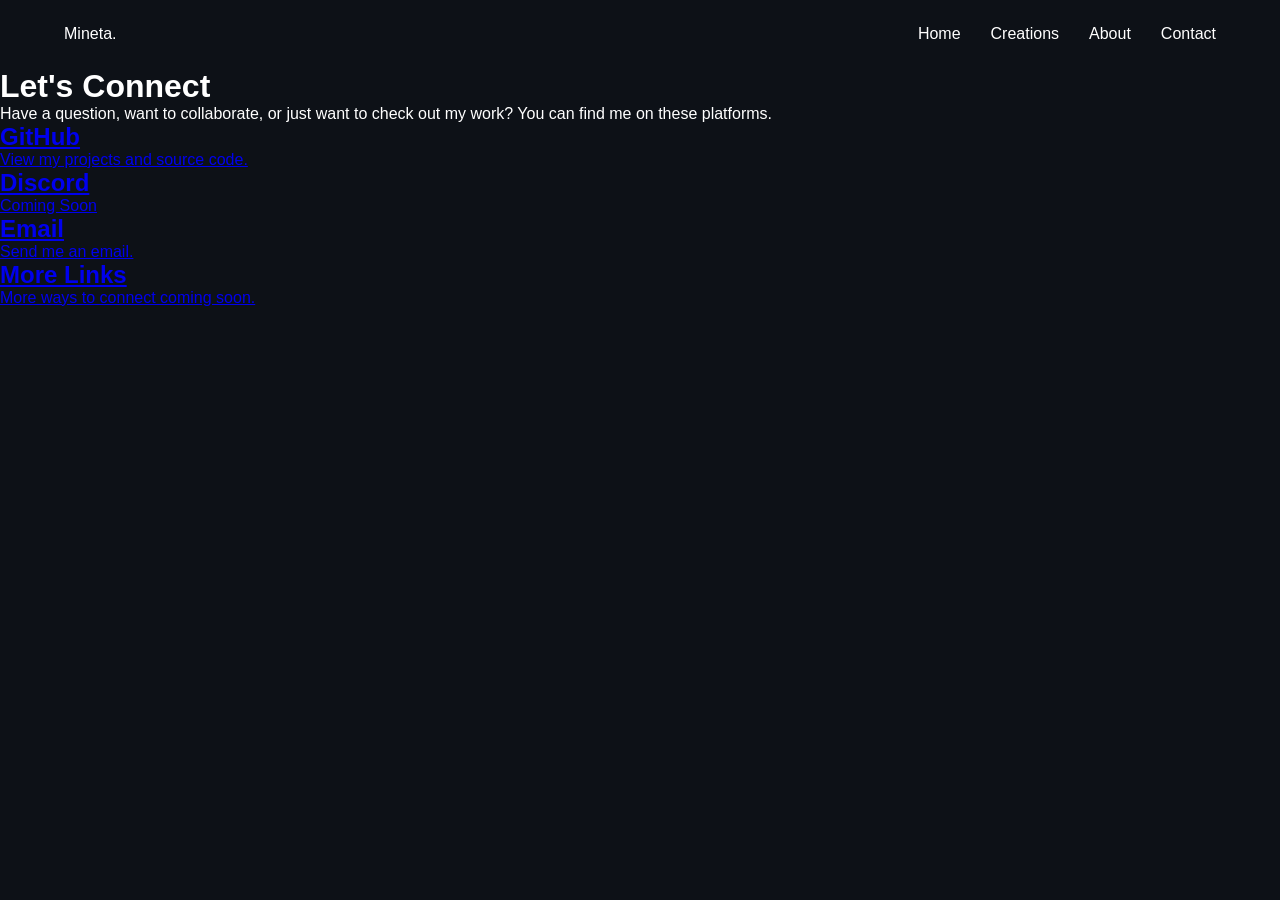
==== contact.html @ 7f9cc287 "Create contact.html" ====
<!DOCTYPE html>
<html lang="en">
<head>
    <meta charset="UTF-8">
    <meta name="viewport" content="width=device-width, initial-scale=1.0">
    <title>Contact | Mineta</title>

    <link rel="stylesheet" href="css/style.css">
</head>
<body>

<header>
    <nav class="navbar">
        <a href="index.html" class="logo">
            Mineta<span>.</span>
        </a>

        <ul class="nav-links">
            <li><a href="index.html">Home</a></li>
            <li><a href="creations.html">Creations</a></li>
            <li><a href="about.html">About</a></li>
            <li><a href="contact.html" class="active">Contact</a></li>
        </ul>
    </nav>
</header>

<main class="contact-page">

    <h1>Let's Connect</h1>

    <p class="contact-subtitle">
        Have a question, want to collaborate, or just want to check out my work?
        You can find me on these platforms.
    </p>

    <div class="contact-grid">

        <a href="https://github.com/YOUR_USERNAME" target="_blank" class="contact-card">
            <h2>GitHub</h2>
            <p>View my projects and source code.</p>
        </a>

        <a href="#" class="contact-card">
            <h2>Discord</h2>
            <p>Coming Soon</p>
        </a>

        <a href="mailto:you@example.com" class="contact-card">
            <h2>Email</h2>
            <p>Send me an email.</p>
        </a>

        <a href="#" class="contact-card">
            <h2>More Links</h2>
            <p>More ways to connect coming soon.</p>
        </a>

    </div>

</main>

</body>
</html>
---- css/style.css ----
*{
    margin:0;
    padding:0;
    box-sizing:border-box;
}

body{
    font-family:Inter,sans-serif;
    background:#0d1117;
    color:white;
}

.navbar{
    width:90%;
    max-width:1200px;
    margin:auto;
    display:flex;
    justify-content:space-between;
    align-items:center;
    padding:25px 0;
}

.logo{
    color:#58A6FF;
}

.navbar ul{
    display:flex;
    gap:30px;
    list-style:none;
}

.navbar a{
    color:white;
    text-decoration:none;
    transition:.3s;
}

.navbar a:hover{
    color:#58A6FF;
}

.hero{
    min-height:80vh;
    display:flex;
    align-items:center;
    justify-content:center;
    text-align:center;
    padding:40px;
}

.hero-content{
    max-width:750px;
}

.badge{
    display:inline-block;
    padding:8px 16px;
    background:#161B22;
    border-radius:999px;
    color:#58A6FF;
    margin-bottom:25px;
}

.hero h1{
    font-size:4rem;
    line-height:1.1;
    margin-bottom:20px;
}

.hero p{
    color:#b7c0cc;
    font-size:1.1rem;
    line-height:1.8;
}

.buttons{
    margin-top:40px;
    display:flex;
    justify-content:center;
    gap:20px;
}

.primary,
.secondary{
    text-decoration:none;
    padding:15px 30px;
    border-radius:12px;
    transition:.3s;
}

.primary{
    background:#58A6FF;
    color:white;
}

.secondary{
    border:1px solid #30363d;
    color:white;
}

.primary:hover{
    transform:translateY(-3px);
}

.secondary:hover{
    background:#161B22;
}

.featured{
    width:90%;
    max-width:1200px;
    margin:80px auto;
}

.featured h2{
    margin-bottom:30px;
    font-size:2rem;
}

.cards{
    display:grid;
    grid-template-columns:repeat(auto-fit,minmax(280px,1fr));
    gap:25px;
}

.card{
    background:#161B22;
    border:1px solid #30363d;
    border-radius:20px;
    padding:30px;
    transition:.3s;
}

.card:hover{
    transform:translateY(-8px);
    border-color:#58A6FF;
}

/* Animated Background */

.background{
    position:fixed;
    inset:0;
    overflow:hidden;
    z-index:-1;
}

.blob{
    position:absolute;
    border-radius:50%;
    filter:blur(120px);
    opacity:.25;
    animation:float 18s ease-in-out infinite;
}

.blob1{
    width:400px;
    height:400px;
    background:#3b82f6;
    top:-100px;
    left:-100px;
}

.blob2{
    width:350px;
    height:350px;
    background:#8b5cf6;
    bottom:-100px;
    right:-100px;
    animation-delay:6s;
}

.blob3{
    width:250px;
    height:250px;
    background:#06b6d4;
    top:45%;
    left:55%;
    animation-delay:12s;
}

@keyframes float{

    0%,100%{
        transform:translate(0,0);
    }

    50%{
        transform:translate(60px,-40px);
    }

}
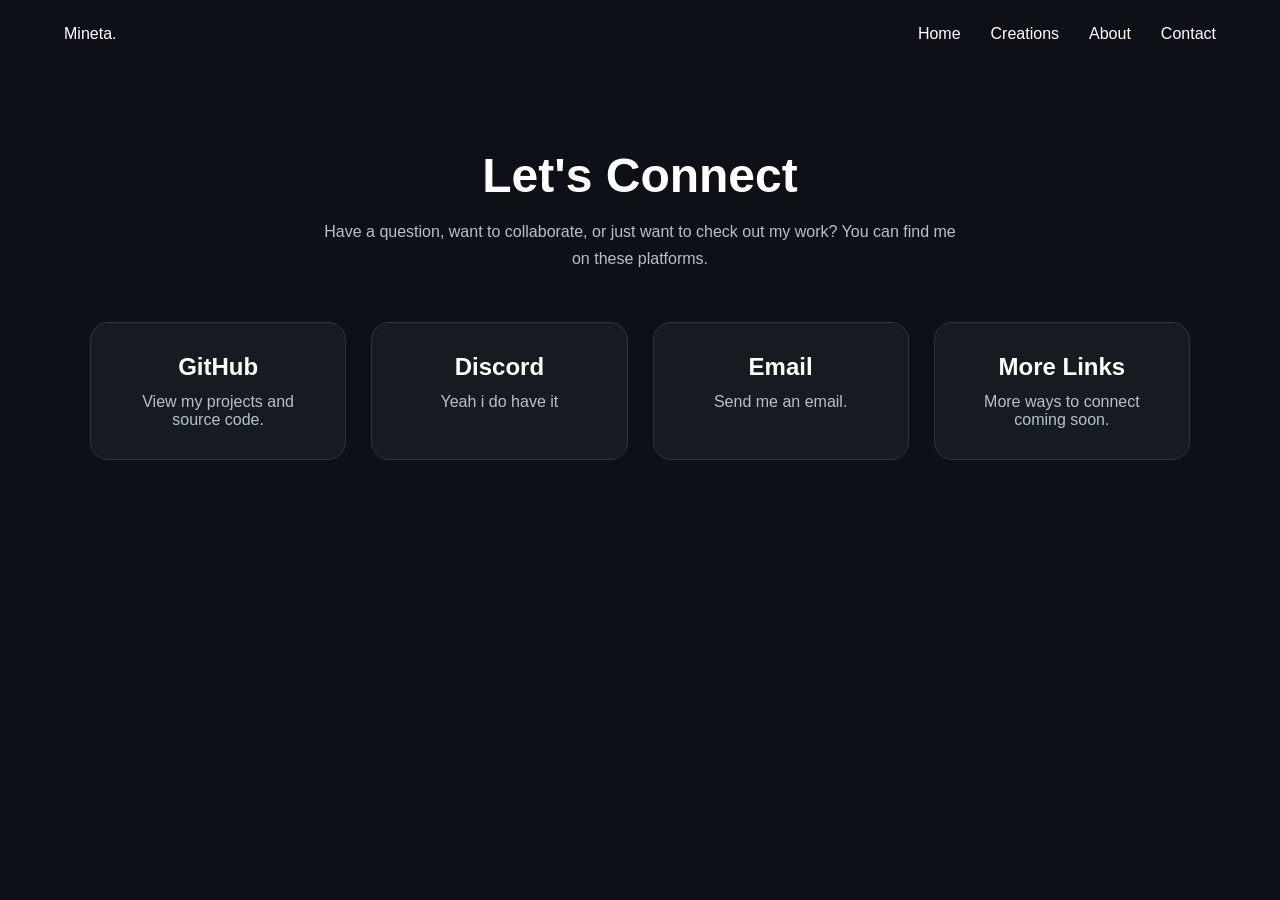
==== commit 7396bbd8: "Update contact.html" ====
--- a/contact.html
+++ b/contact.html
@@ -40,12 +40,12 @@
             <p>View my projects and source code.</p>
         </a>
 
-        <a href="#" class="contact-card">
+        <a href="https://discord.gg/buWnfaDMa4" class="contact-card">
             <h2>Discord</h2>
-            <p>Coming Soon</p>
+            <p>Yeah i do have it</p>
         </a>
 
-        <a href="mailto:you@example.com" class="contact-card">
+        <a href="mailto:jhonnathanboi@gmail.com" class="contact-card">
             <h2>Email</h2>
             <p>Send me an email.</p>
         </a>
--- a/css/style.css
+++ b/css/style.css
@@ -191,3 +191,54 @@
     }
 
 }
+
+/* CONTACT PAGE */
+
+.contact-page{
+    width:90%;
+    max-width:1100px;
+    margin:80px auto;
+    text-align:center;
+}
+
+.contact-page h1{
+    font-size:3rem;
+    margin-bottom:15px;
+}
+
+.contact-subtitle{
+    color:#b9c0cb;
+    max-width:650px;
+    margin:0 auto 50px;
+    line-height:1.7;
+}
+
+.contact-grid{
+    display:grid;
+    grid-template-columns:repeat(auto-fit,minmax(250px,1fr));
+    gap:25px;
+}
+
+.contact-card{
+    background:#161B22;
+    border:1px solid #30363D;
+    border-radius:18px;
+    padding:30px;
+    text-decoration:none;
+    color:white;
+    transition:.3s ease;
+}
+
+.contact-card:hover{
+    transform:translateY(-8px);
+    border-color:#58A6FF;
+    box-shadow:0 10px 30px rgba(88,166,255,.2);
+}
+
+.contact-card h2{
+    margin-bottom:12px;
+}
+
+.contact-card p{
+    color:#b9c0cb;
+}
